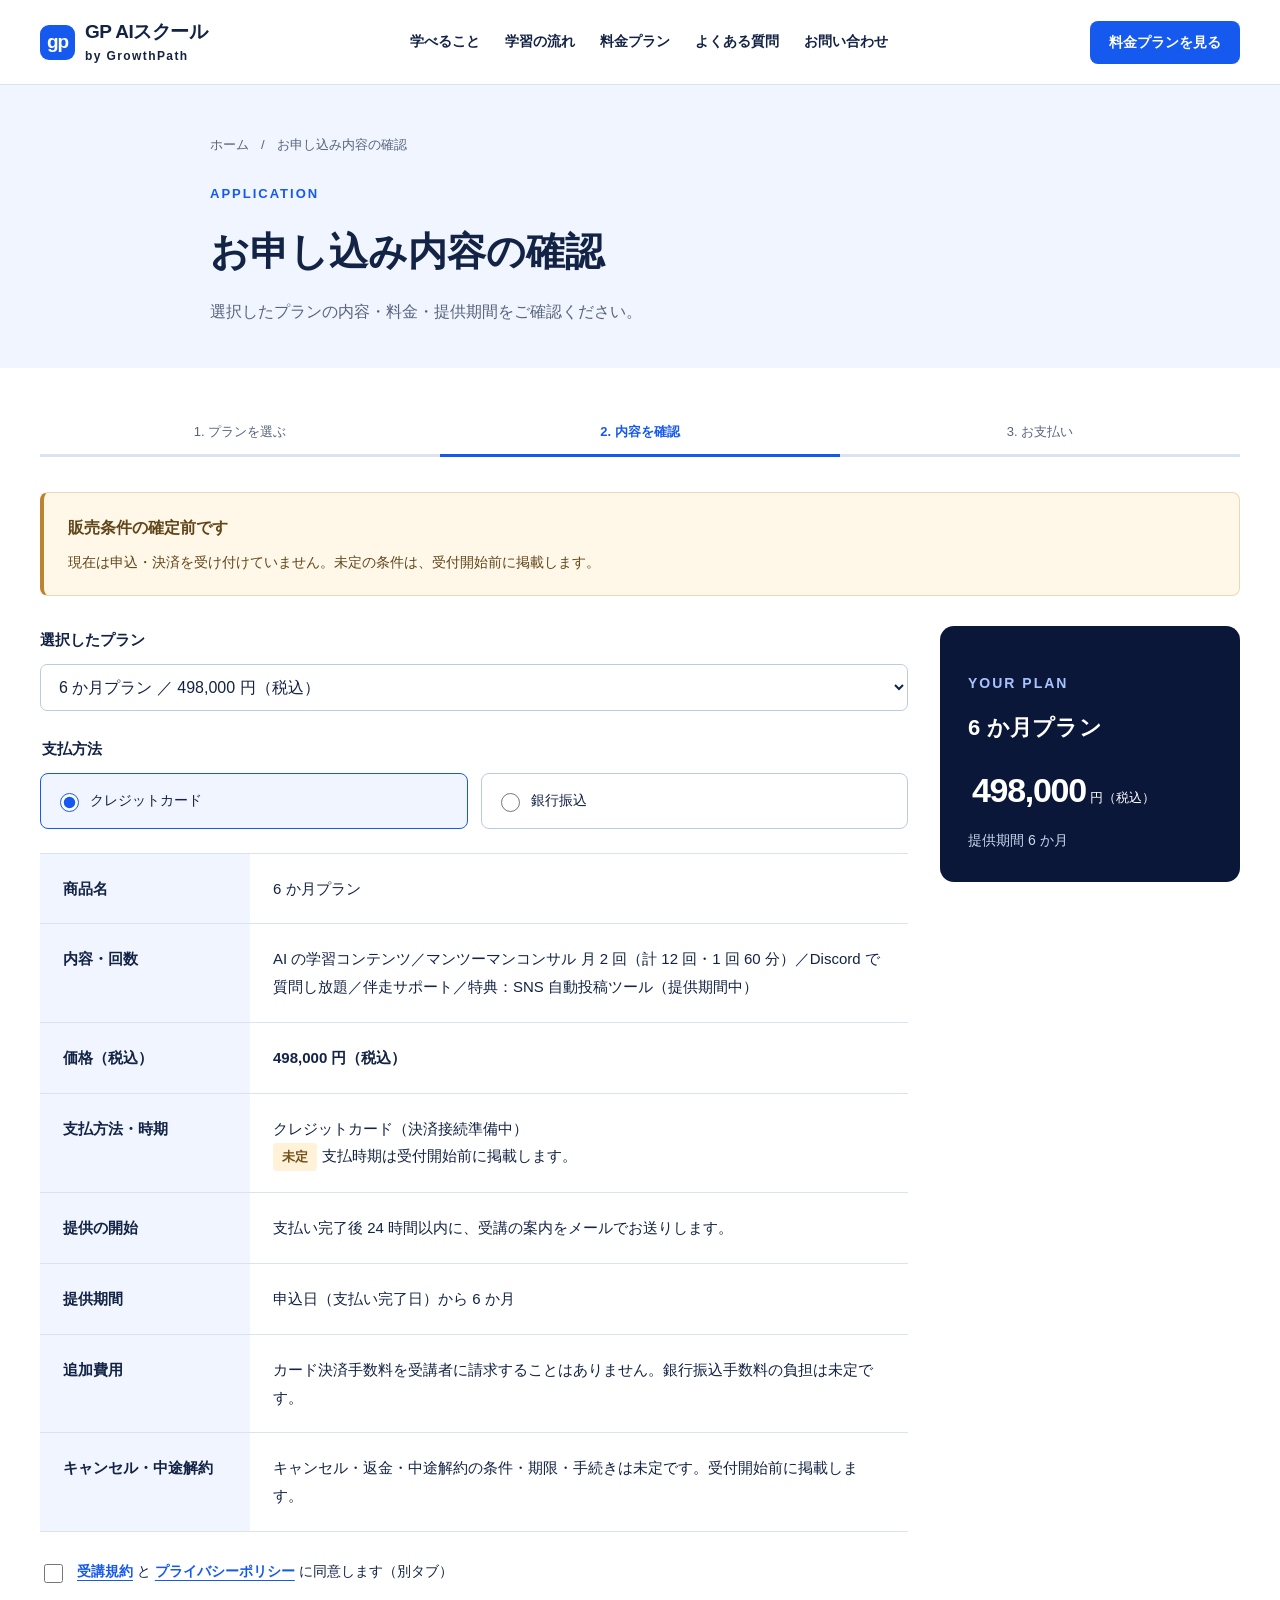
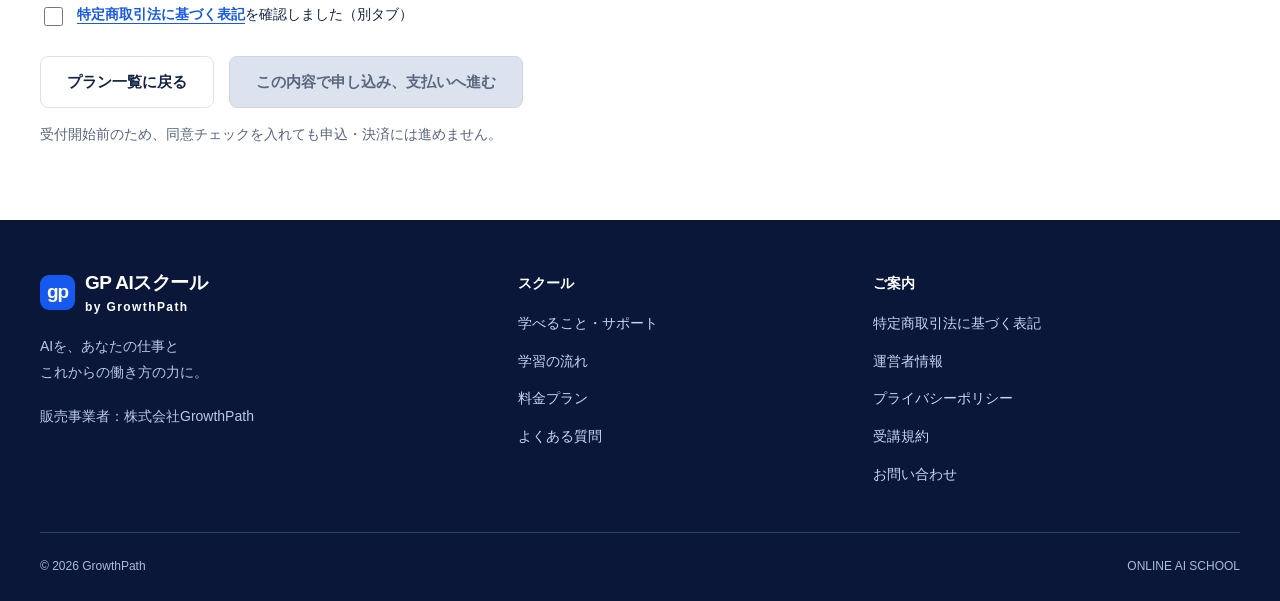
==== apply.html @ 37d9328d "Add GP AI school website and application plan preview" ====
<!doctype html><html lang="ja"><head><meta charset="utf-8"><meta name="viewport" content="width=device-width,initial-scale=1"><title>お申し込み内容の確認 | GP AIスクール</title><meta name="description" content="AIの基礎から、仕事に活かす実践まで。動画学習とマンツーマンコンサルで学ぶ、株式会社GrowthPathのオンラインAIスクール。全5プランの内容・税込料金・提供期間をご案内します。"><meta name="robots" content="noindex,nofollow"><meta name="theme-color" content="#0a1739"><link rel="icon" href="data:image/svg+xml,%3Csvg xmlns='http://www.w3.org/2000/svg' viewBox='0 0 40 40'%3E%3Crect width='40' height='40' rx='10' fill='%231559ef'/%3E%3Cpath d='M10 28V19h5v9m5 0V12h5v16m5 0V6' stroke='white' stroke-width='3' fill='none'/%3E%3C/svg%3E" type="image/svg+xml"><link rel="stylesheet" href="styles.css"><script src="main.js" defer></script><script src="plans.js" defer></script><script src="apply.js" defer></script></head><body><a class="skip" href="#main">本文へ移動</a><header class="header"><div class="wrap header-inner"><a class="brand" href="index.html" aria-label="GP AIスクール ホーム"><span class="brand-mark" aria-hidden="true">gp</span><span class="brand-text">GP AIスクール<small>by GrowthPath</small></span></a><nav class="nav" id="main-nav" aria-label="メインメニュー"><a href="index.html#features">学べること</a><a href="index.html#flow">学習の流れ</a><a href="index.html#pricing">料金プラン</a><a href="index.html#faq">よくある質問</a><a href="contact.html">お問い合わせ</a></nav><a class="btn btn-primary" href="index.html#pricing">料金プランを見る</a><button class="menu-toggle" aria-expanded="false" aria-controls="main-nav">メニュー</button></div></header><main id="main"><section class="page-hero"><div class="narrow"><div class="breadcrumb"><a href="index.html">ホーム</a><span aria-hidden="true">/</span><span>お申し込み内容の確認</span></div><p class="eyebrow">APPLICATION</p><h1>お申し込み内容の確認</h1><p>選択したプランの内容・料金・提供期間をご確認ください。</p></div></section><div class="page-body"><div class="wrap"><ol class="progress" aria-label="申込の流れ"><li>1. プランを選ぶ</li><li class="active" aria-current="step">2. 内容を確認</li><li>3. お支払い</li></ol><div class="notice" role="note"><strong>販売条件の確定前です</strong><p>現在は申込・決済を受け付けていません。未定の条件は、受付開始前に掲載します。</p></div><noscript><div class="notice">プランを切り替えるには JavaScript を有効にしてください。下の内容は 6 か月プランです。</div></noscript><div class="validation-error" id="plan-error" hidden role="alert">指定されたプランが見つかりません。下の一覧からプランを選び直してください。</div><div class="apply-layout"><div><div class="field"><label for="plan-select">選択したプラン</label><select id="plan-select"><option value="content" >コンテンツのみ ／ 29,800 円（税込）</option><option value="two" >2 か月プラン ／ 298,000 円（税込）</option><option value="six" selected>6 か月プラン ／ 498,000 円（税込）</option><option value="twelve" >12 か月プラン ／ 798,000 円（税込）</option><option value="community" >継続プラン（卒業生コミュニティ） ／ 月額 9,800 円（税込）</option></select></div><fieldset class="field"><legend>支払方法</legend><div class="payment-options"><label class="payment-option"><input type="radio" name="payment" value="card" checked>クレジットカード</label><label class="payment-option"><input type="radio" name="payment" value="bank">銀行振込</label></div></fieldset><dl class="data-list"><div class="data-row"><dt>商品名</dt><dd><span id="confirm-name">6 か月プラン</span></dd></div><div class="data-row"><dt>内容・回数</dt><dd><span id="confirm-content">AI の学習コンテンツ／マンツーマンコンサル 月 2 回（計 12 回・1 回 60 分）／Discord で質問し放題／伴走サポート／特典：SNS 自動投稿ツール（提供期間中）</span></dd></div><div class="data-row"><dt>価格（税込）</dt><dd><strong id="confirm-price">498,000 円（税込）</strong></dd></div><div class="data-row"><dt>支払方法・時期</dt><dd><span id="confirm-payment">クレジットカード</span><br><span class="pending">未定</span>支払時期は受付開始前に掲載します。</dd></div><div class="data-row"><dt>提供の開始</dt><dd>支払い完了後 24 時間以内に、受講の案内をメールでお送りします。</dd></div><div class="data-row"><dt>提供期間</dt><dd><span id="confirm-term">申込日（支払い完了日）から 6 か月</span></dd></div><div class="data-row"><dt>追加費用</dt><dd>カード決済手数料を受講者に請求することはありません。銀行振込手数料の負担は未定です。</dd></div><div class="data-row"><dt>キャンセル・中途解約</dt><dd><span id="confirm-cancellation"><span class="pending">未定</span>条件・期限・手続きは受付開始前に掲載します。</span></dd></div></dl><div class="agreement"><label><input type="checkbox" id="agree-terms"><span><a class="link" href="terms.html" target="_blank" rel="noopener">受講規約</a> と <a class="link" href="privacy.html" target="_blank" rel="noopener">プライバシーポリシー</a> に同意します（別タブ）</span></label><label><input type="checkbox" id="agree-law"><span><a class="link" href="tokushoho.html" target="_blank" rel="noopener">特定商取引法に基づく表記</a>を確認しました（別タブ）</span></label></div><div class="apply-actions"><a class="btn btn-outline" href="index.html#pricing">プラン一覧に戻る</a><button class="btn" type="button" id="checkout-button" disabled aria-describedby="checkout-message">この内容で申し込み、支払いへ進む</button></div><p class="checkout-message" id="checkout-message">受付開始前のため、同意チェックを入れても申込・決済には進めません。</p></div><aside class="apply-sidebar" aria-label="選択プランの概要"><p class="eyebrow">YOUR PLAN</p><h2 id="summary-name">6 か月プラン</h2><div class="price" id="summary-price">498,000<small>円（税込）</small></div><p id="summary-term">提供期間 6 か月</p></aside></div></div></div></main><footer class="footer"><div class="wrap"><div class="footer-grid"><div class="footer-brand"><a class="brand" href="index.html"><span class="brand-mark" aria-hidden="true">gp</span><span class="brand-text">GP AIスクール<small>by GrowthPath</small></span></a><p>AIを、あなたの仕事と<br>これからの働き方の力に。</p><p>販売事業者：株式会社GrowthPath</p></div><div><h3>スクール</h3><ul><li><a href="index.html#features">学べること・サポート</a></li><li><a href="index.html#flow">学習の流れ</a></li><li><a href="index.html#pricing">料金プラン</a></li><li><a href="index.html#faq">よくある質問</a></li></ul></div><div><h3>ご案内</h3><ul><li><a href="tokushoho.html">特定商取引法に基づく表記</a></li><li><a href="company.html">運営者情報</a></li><li><a href="privacy.html">プライバシーポリシー</a></li><li><a href="terms.html">受講規約</a></li><li><a href="contact.html">お問い合わせ</a></li></ul></div></div><div class="copyright"><span>© 2026 GrowthPath</span><span>ONLINE AI SCHOOL</span></div></div></footer></body></html>
---- styles.css ----
:root{--navy:#0a1739;--ink:#132345;--blue:#1559ef;--sky:#f0f5ff;--muted:#57647d;--line:#dbe3f0;--white:#fff;--radius:16px}*{box-sizing:border-box}html{scroll-behavior:smooth;scroll-padding-top:100px}body{margin:0;font-family:Inter,'Hiragino Kaku Gothic ProN','Yu Gothic',Meiryo,sans-serif;color:var(--ink);background:#fff;font-size:16px;line-height:1.85;-webkit-font-smoothing:antialiased}a{color:inherit;text-underline-offset:4px}button,input,select{font:inherit}button,a,input,select,summary{-webkit-tap-highlight-color:transparent}a:focus-visible,button:focus-visible,input:focus-visible,select:focus-visible,summary:focus-visible,[tabindex]:focus-visible{outline:3px solid #e79418;outline-offset:5px}button,a.btn{touch-action:manipulation}button{cursor:pointer}.wrap{width:min(1200px,calc(100% - 64px));margin:auto}.narrow{width:min(860px,calc(100% - 48px));margin:auto}.skip{position:fixed;left:20px;top:-100px;z-index:100;padding:10px 20px;background:white}.skip:focus{top:10px}.header{background:#fff;position:sticky;top:0;z-index:20;border-bottom:1px solid var(--line)}.header-inner{min-height:84px;display:flex;align-items:center;justify-content:space-between;gap:24px}.brand{display:flex;align-items:center;gap:10px;text-decoration:none;font-weight:800;line-height:1.2;flex-shrink:0}.brand-mark{width:35px;height:35px;display:grid;place-items:center;background:var(--blue);color:white;border-radius:9px;font-size:19px;letter-spacing:-1px}.brand-text{font-size:19px;letter-spacing:-.5px}.brand-text small{display:block;font-size:12px;font-weight:600;letter-spacing:1.4px;margin-top:5px}.nav{display:flex;align-items:center;gap:25px;font-size:14px;font-weight:700}.nav a{text-decoration:none}.nav a:hover{color:var(--blue)}.btn{display:inline-flex;align-items:center;justify-content:center;min-height:52px;padding:12px 26px;line-height:1.5;border:1px solid transparent;border-radius:8px;text-decoration:none;font-weight:700;font-size:15px;transition:background .15s,transform .15s;gap:8px}.btn:hover{transform:translateY(-2px)}.btn-primary{background:var(--blue);color:#fff}.btn-primary:hover{background:#0845c8}.btn-white{background:#fff;color:var(--blue)}.btn-outline{background:transparent;border-color:var(--line);color:var(--ink)}.btn-dark{background:var(--navy);color:white}.header .btn{min-height:43px;padding:10px 18px;font-size:14px}.menu-toggle{display:none;background:none;border:1px solid var(--line);border-radius:6px;padding:7px 11px;font-size:14px}.hero{background:var(--navy);color:white;padding:72px 0 0;overflow:hidden;text-align:center}.eyebrow{color:var(--blue);font-size:13px;font-weight:800;letter-spacing:2px;margin:0 0 16px}.hero .eyebrow{color:#9db9ff}.hero h1{font-size:clamp(32px,4vw,56px);line-height:1.55;letter-spacing:.015em;margin:20px 0 20px;font-weight:800}.hero h1 em{font-style:normal;color:#89b0ff}.hero-lead{max-width:680px;margin:0 auto;color:#d3def5;line-height:2;font-size:16px}.hero-actions{display:flex;justify-content:center;gap:12px;margin:30px 0 42px}.hero-model{max-width:1000px;margin:auto;border:1px solid #354568;border-bottom:none;border-radius:16px 16px 0 0;background:#142650;display:grid;grid-template-columns:repeat(3,1fr);text-align:left;padding:26px 10px}.model-item{padding:0 32px;border-right:1px solid #3b4a6c}.model-item:last-child{border:none}.model-item small{font-size:12px;font-weight:700;letter-spacing:2px;color:#9fbafb}.model-item strong{display:block;font-size:24px;line-height:1.5;margin:7px 0}.model-item p{font-size:14px;color:#c5d3ee;line-height:1.8;margin:0}.hero-note{background:#13254b;color:#c0cee9;margin:0;padding:15px;font-size:12px}.section{padding:90px 0}.section-sky{background:var(--sky)}.section-heading{text-align:center;margin-bottom:42px}h2{font-size:clamp(26px,3vw,36px);line-height:1.6;letter-spacing:.01em;margin:0 0 18px}h3{line-height:1.6}p{margin:0 0 18px}.section-heading p:last-child{margin-bottom:0}.muted{color:var(--muted)}.audience-grid{display:grid;grid-template-columns:repeat(3,1fr);gap:42px;margin-top:40px}.audience-item{padding-top:25px;border-top:1px solid var(--line)}.index-num{font-size:15px;font-weight:800;color:var(--blue);letter-spacing:1px}.audience-item h3{font-size:22px;line-height:1.65;margin:15px 0}.audience-item p{color:var(--muted);font-size:15px}.footer{background:var(--navy);color:white;padding:52px 0 24px}.footer-grid{display:grid;grid-template-columns:1.4fr 1fr 1.2fr;gap:50px}.footer .brand{margin-bottom:20px}.footer p{color:#b9c8e6;font-size:14px}.footer h3{font-size:14px;margin:0 0 14px}.footer ul{list-style:none;margin:0;padding:0}.footer li{margin:8px 0}.footer li a{font-size:14px;color:#c8d6f0;text-decoration:none}.footer li a:hover{text-decoration:underline}.copyright{border-top:1px solid #304163;margin-top:36px;padding-top:22px;display:flex;justify-content:space-between;color:#aabada;font-size:12px}
@media(min-width:1600px){.hero{padding-top:90px}}@media(max-width:1100px){.nav{gap:16px}.nav a:nth-child(2){display:none}.brand-text{font-size:17px}}@media(max-width:860px){.wrap{width:calc(100% - 40px)}.header-inner{min-height:72px;gap:12px}.menu-toggle{display:block}.nav{display:none;position:absolute;left:0;right:0;top:72px;background:white;box-shadow:0 15px 20px #07122c15;padding:22px;flex-direction:column;align-items:stretch;gap:0}.nav.is-open{display:flex}.nav a{padding:12px}.nav a:nth-child(2){display:block}.header-inner>.btn{margin-left:auto}.hero{padding-top:48px}.hero h1{font-size:37px}.model-item{padding:0 22px}.model-item strong{font-size:21px}.section{padding:64px 0}.audience-grid{gap:24px}.audience-item h3{font-size:19px}.footer-grid{gap:24px}}@media(max-width:600px){.wrap{width:calc(100% - 36px)}.narrow{width:calc(100% - 36px)}.header-inner{min-height:68px}.nav{top:68px}.header-inner>.btn{display:none}.brand-text{font-size:17px}.brand-text small{font-size:12px;letter-spacing:.8px}.brand-mark{width:32px;height:32px}.hero{padding-top:38px}.hero h1{font-size:30px;letter-spacing:-.01em;margin-top:16px}.hero h1 br{display:none}.hero-lead{font-size:15px;text-align:left}.hero-actions{gap:10px;margin:24px 0 30px}.hero-actions .btn{padding:12px 15px;font-size:14px;flex:1}.eyebrow{font-size:12px;letter-spacing:1.4px}.hero-model{grid-template-columns:1fr;padding:0 22px}.model-item{padding:17px 0;border-right:none;border-bottom:1px solid #3b4a6c;display:grid;grid-template-columns:115px 1fr;column-gap:15px}.model-item small{grid-column:1;align-self:end}.model-item strong{grid-column:1;font-size:21px;margin:2px 0}.model-item p{grid-column:2;grid-row:1/3;align-self:center;font-size:13px}.hero-note{font-size:12px}.section{padding:56px 0}.section-heading{margin-bottom:28px}h2{font-size:25px}.audience-grid{grid-template-columns:1fr;gap:14px;margin-top:24px}.audience-item{padding-top:20px;display:grid;grid-template-columns:30px 1fr;gap:0 10px}.audience-item h3{margin:0 0 10px;font-size:20px}.audience-item h3 br{display:none}.audience-item p{grid-column:2}.index-num{padding-top:3px}.footer-grid{grid-template-columns:1fr 1fr;gap:32px 22px}.footer-brand{grid-column:1/-1}.footer{padding-top:38px}.copyright{display:block}.copyright span{display:block;margin-bottom:6px}}@media(prefers-reduced-motion:reduce){html{scroll-behavior:auto}*{transition:none!important;animation:none!important}}
.feature-layout{display:grid;grid-template-columns:1.1fr 1fr;gap:54px;align-items:start}.feature-list details{border-bottom:1px solid #cbd7ec}.feature-list details:first-child{border-top:1px solid #cbd7ec}summary{cursor:pointer;list-style:none}summary::-webkit-details-marker{display:none}.feature-list summary{display:flex;align-items:center;gap:15px;position:relative;padding:21px 30px 21px 0;font-size:17px;font-weight:700;line-height:1.7}.feature-list summary .index-num{font-size:13px;font-weight:700}.feature-list summary:after,.faq summary:after{content:'+';position:absolute;right:3px;color:var(--blue);font-size:24px;font-weight:400}.feature-list details[open] summary:after,.faq details[open] summary:after{content:'−'}.feature-list details[open] summary{color:var(--blue)}.feature-list details p{margin:0 30px 23px 33px;color:var(--muted);font-size:15px}.feature-panel{background:var(--navy);color:white;border-radius:var(--radius);padding:35px 36px;min-height:395px;position:sticky;top:110px}.feature-panel .eyebrow{color:#9db9ff}.feature-panel h3{font-size:28px;line-height:1.6;margin:16px 0}.feature-panel .feature-stat{font-size:54px;font-weight:800;line-height:1.15;margin:24px 0 15px;letter-spacing:-1px}.feature-panel .feature-stat small{font-size:18px;letter-spacing:0}.feature-panel p{color:#cad7ee;font-size:15px}.feature-panel .panel-bottom{font-size:13px;padding-top:22px;margin-top:26px;border-top:1px solid #344563}.steps{display:grid;grid-template-columns:repeat(3,1fr);gap:26px 40px;counter-reset:steps}.step{border-top:1px solid var(--line);padding-top:21px;counter-increment:steps}.step:before{content:'STEP 0' counter(steps);font-size:12px;letter-spacing:1.5px;font-weight:800;color:var(--blue)}.step h3{font-size:20px;margin:10px 0}.step p{font-size:15px;color:var(--muted);margin:0}.section-note{margin-top:28px;font-size:14px;color:var(--muted)}.plans{display:grid;grid-template-columns:repeat(4,minmax(0,1fr));gap:14px}.plan{background:#fff;border:1px solid var(--line);border-radius:var(--radius);padding:25px 21px;display:flex;flex-direction:column}.plan h3{font-size:19px;margin:12px 0 20px}.plan-badge{align-self:start;font-size:12px;font-weight:700;padding:3px 11px;border-radius:20px;background:var(--sky);color:var(--blue)}.price{white-space:nowrap;font-family:Arial,'Hiragino Kaku Gothic ProN',sans-serif;font-size:clamp(28px,2.7vw,36px);font-weight:750;line-height:1.2;letter-spacing:-1.3px}.price small{font-family:inherit;letter-spacing:0;font-size:13px;font-weight:500;margin-left:4px}.plan .term{font-size:14px;color:var(--muted);margin:10px 0 23px;line-height:1.6}.plan .btn{padding:12px 4px;font-size:14px;width:100%}.plan ul{list-style:none;padding:20px 0 0;margin:20px 0 0;border-top:1px solid var(--line);font-size:14px}.plan li{position:relative;padding-left:21px;margin:10px 0;line-height:1.7}.plan li:before{content:'✓';position:absolute;left:0;color:var(--blue);font-weight:800}.plan .excluded{color:#758198}.plan .excluded:before{content:'−';color:#758198}.plan.featured{background:var(--blue);border-color:var(--blue);color:white;box-shadow:0 12px 28px #1559ef1c}.plan.featured .plan-badge{background:white;color:var(--blue)}.plan.featured .term{color:#e3ecff}.plan.featured ul{border-color:#ffffff40}.plan.featured li:before{color:white}.community{border:1px solid var(--line);background:white;border-radius:var(--radius);display:grid;grid-template-columns:1fr auto;gap:20px 32px;align-items:center;padding:26px 30px;margin-top:23px}.community h3{font-size:19px;margin:0 0 8px}.community p{font-size:14px;margin:0;color:var(--muted);max-width:700px}.community .community-price{font-size:28px;font-weight:800;white-space:nowrap;line-height:1.6}.community .community-price small{font-size:13px;font-weight:400}.community .btn{margin-top:10px;font-size:14px;min-height:44px}.community-price-block{text-align:right}.fine{font-size:13px;line-height:1.9;color:var(--muted);margin:22px 0 0}.link{color:var(--blue);font-weight:600}.table-wrap{overflow:auto;border:1px solid var(--line);border-radius:12px}table{width:100%;min-width:790px;border-collapse:collapse;font-size:14px;line-height:1.7}th,td{padding:18px 15px;border-bottom:1px solid var(--line);text-align:center}thead{background:var(--sky)}thead th{font-weight:700}tbody th{text-align:left;width:29%;font-weight:500}table tr:last-child td,table tr:last-child th{border-bottom:0}table .recommended{color:var(--blue);background:#e8efff}caption{position:absolute;width:1px;height:1px;overflow:hidden;clip-path:inset(50%)}.faq{max-width:880px;margin:auto}.faq details{border-bottom:1px solid #cbd7ec}.faq summary{position:relative;padding:22px 42px 22px 33px;font-weight:700;line-height:1.8}.faq summary:before{content:'Q';position:absolute;left:0;color:var(--blue);font-family:Arial;font-size:17px}.faq summary:after{top:17px}.faq details p{margin:0 42px 23px 33px;color:var(--muted);font-size:15px}.cta{padding:60px 0}.cta-box{background:var(--blue);color:white;border-radius:18px;padding:53px 40px;display:flex;justify-content:space-between;align-items:center;gap:30px}.cta-box h2{margin:0 0 10px;font-size:33px}.cta-box p{margin:0;color:#e2ecff}.cta-box .btn{flex-shrink:0}.page-hero{background:var(--sky);padding:48px 0 42px}.breadcrumb{display:flex;gap:12px;font-size:13px;color:var(--muted);margin-bottom:25px;flex-wrap:wrap}.breadcrumb a{text-decoration:none}.page-hero h1{font-size:clamp(27px,3.5vw,39px);line-height:1.55;margin:0 0 14px}.page-hero p:last-child{margin-bottom:0;color:var(--muted)}.page-body{padding:42px 0 72px}.notice{background:#fff7e8;border:1px solid #ebd8b4;border-left:4px solid #bc842e;padding:20px 24px;border-radius:8px;color:#604519;font-size:14px;line-height:1.9;margin-bottom:30px}.notice strong{display:block;font-size:16px;margin-bottom:5px}.notice p{margin:0}.data-list{border-top:1px solid var(--line);margin:0}.data-row{display:grid;grid-template-columns:210px 1fr;border-bottom:1px solid var(--line);margin:0}.data-row dt,.data-row dd{padding:21px 23px;margin:0;font-size:15px}.data-row dt{background:var(--sky);font-weight:700}.data-row dd p:last-child{margin-bottom:0}.data-row ul{margin:0;padding-left:19px}.pending{display:inline-block;background:#fff2d8;color:#75511a;padding:2px 9px;border-radius:4px;font-size:13px;font-weight:700;margin-right:5px}.legal-section{margin:38px 0}.legal-section h2{font-size:23px;border-bottom:1px solid var(--line);padding-bottom:13px;margin:0 0 20px}.legal-section h3{font-size:17px;margin:23px 0 12px}.legal-section p,.legal-section li{color:#495772;font-size:15px}.legal-section li{margin:9px 0}.legal-section ul{padding-left:23px}.legal-section .table-wrap{margin:20px 0}.contact-card{border:1px solid var(--line);border-radius:16px;padding:36px}.contact-card h2{font-size:25px}.contact-card .btn{margin-top:8px}.contact-card p{color:var(--muted)}.contact-meta{font-size:14px;margin-top:24px;padding-top:22px;border-top:1px solid var(--line)}.progress{display:flex;gap:0;list-style:none;padding:0;margin:0 0 35px;font-size:13px}.progress li{flex:1;text-align:center;border-bottom:3px solid var(--line);padding:10px 3px;color:var(--muted)}.progress li.active{border-color:var(--blue);color:var(--blue);font-weight:700}.apply-layout{display:grid;grid-template-columns:1fr 300px;gap:32px;align-items:start}.apply-sidebar{position:sticky;top:110px;background:var(--navy);color:white;padding:28px;border-radius:14px}.apply-sidebar .eyebrow{color:#a9c2ff}.apply-sidebar h2{font-size:22px;margin:13px 0 25px}.apply-sidebar .price{font-size:34px}.apply-sidebar p{font-size:14px;color:#cbd8ef;margin:17px 0 0}.field{margin:0 0 24px}.field label,.field legend{display:block;font-size:15px;font-weight:700;margin-bottom:10px}.field select{width:100%;padding:13px 40px 13px 14px;border:1px solid #bdcbe0;border-radius:7px;background:white;color:var(--ink)}fieldset.field{border:0;padding:0}.payment-options{display:grid;grid-template-columns:1fr 1fr;gap:13px}.payment-option{border:1px solid #bdcbe0;border-radius:8px;padding:14px!important;margin:0!important;display:flex!important;gap:8px;align-items:center;font-size:14px!important;font-weight:500!important}.payment-option:has(input:checked){border-color:var(--blue);background:var(--sky)}input[type=radio],input[type=checkbox]{width:19px;height:19px;accent-color:var(--blue);flex-shrink:0}.agreement{display:grid;gap:16px;margin:27px 0}.agreement label{display:flex;gap:11px;align-items:flex-start;font-size:14px;cursor:pointer}.agreement input{margin-top:5px}.apply-actions{display:flex;align-items:center;gap:15px;flex-wrap:wrap}.btn[disabled]{cursor:not-allowed;background:#dce3ef;color:#59677f;transform:none;border:1px solid #ced6e4}.checkout-message{margin:14px 0 0;font-size:14px;color:var(--muted)}.validation-error{border:1px solid #d38b86;background:#fff1ef;padding:15px;color:#8d2f29;border-radius:8px;margin:0 0 20px}[hidden]{display:none!important}
@media(max-width:1100px){.plans{gap:10px}.plan{padding:22px 15px}.plan h3{font-size:17px}.plan .price{font-size:29px}.plan .price small{font-size:12px}.feature-layout{gap:32px}.apply-layout{grid-template-columns:1fr 270px;gap:24px}.data-row{grid-template-columns:175px 1fr}}@media(max-width:860px){.plans{grid-template-columns:repeat(2,minmax(0,1fr));gap:20px}.plan{padding:27px}.plan h3{font-size:21px}.plan .price{font-size:37px}.plan .btn{font-size:15px}.feature-layout{grid-template-columns:1fr 1fr;gap:24px}.feature-panel{padding:28px 24px;min-height:420px}.feature-panel h3{font-size:25px}.feature-list summary{font-size:15px}.steps{gap:24px}.community{padding:23px;gap:20px}.community h3{font-size:17px}.community .community-price{font-size:25px}.cta-box h2{font-size:29px}.apply-layout{grid-template-columns:1fr}.apply-sidebar{position:static;grid-row:1;display:grid;grid-template-columns:1fr auto;gap:0 20px;padding:25px}.apply-sidebar .eyebrow{grid-column:1/-1;margin-bottom:8px}.apply-sidebar h2{margin:0;font-size:22px}.apply-sidebar .price{font-size:30px}.apply-sidebar p{grid-column:1/-1;margin-top:8px}}@media(max-width:600px){.feature-layout{grid-template-columns:1fr;gap:26px}.feature-list summary{font-size:16px;padding-top:18px;padding-bottom:18px}.feature-panel{position:static;min-height:0;padding:27px}.feature-panel h3{font-size:26px}.feature-panel .feature-stat{font-size:45px;margin:22px 0 12px}.feature-panel .panel-bottom{margin-top:18px;padding-top:18px}.steps{grid-template-columns:1fr;gap:22px}.step{padding-top:15px}.step h3{margin:7px 0}.plans{grid-template-columns:1fr;gap:20px}.plan{padding:28px}.plan h3{font-size:23px;margin:10px 0 17px}.plan .price{font-size:42px}.plan .price small{font-size:14px}.plan .term{font-size:15px}.plan ul{font-size:15px}.plan .btn{min-height:50px}.community{grid-template-columns:1fr;padding:24px}.community h3{font-size:20px}.community-price-block{text-align:left}.community .community-price{font-size:30px}.community .btn{width:100%;margin-top:16px}.table-wrap{border-radius:8px}.table-hint{font-size:12px;color:var(--muted);margin-bottom:10px}.faq summary{font-size:15px;padding-top:19px;padding-bottom:19px}.faq details p{font-size:14px;margin-right:20px}.cta{padding:36px 0}.cta-box{padding:33px 25px;display:block}.cta-box h2{font-size:25px}.cta-box p{font-size:14px}.cta-box .btn{margin-top:24px;width:100%}.page-hero{padding:25px 0 30px}.page-hero h1{font-size:27px}.page-hero p{font-size:14px}.breadcrumb{font-size:12px;margin-bottom:22px}.page-body{padding:30px 0 50px}.notice{padding:17px;font-size:13px}.notice strong{font-size:15px}.data-row{grid-template-columns:1fr}.data-row dt{padding:12px 16px;font-size:14px}.data-row dd{padding:16px;font-size:14px}.legal-section h2{font-size:21px}.contact-card{padding:25px}.contact-card h2{font-size:23px}.contact-card .btn{width:100%;font-size:14px}.apply-sidebar{display:block;padding:25px}.apply-sidebar h2{margin-bottom:15px}.apply-sidebar .price{font-size:36px}.progress{font-size:12px}.payment-options{grid-template-columns:1fr}.apply-actions{flex-direction:column-reverse;align-items:stretch}.apply-actions .btn{width:100%;font-size:14px}.legal-section ul{padding-left:19px}}
.keep{display:inline-block}.table-hint{font-size:13px;color:var(--muted)}
@media(max-width:600px){.feature-panel .feature-stat{font-size:36px;line-height:1.6;overflow-wrap:anywhere}}
@media(max-width:600px){.hero h1{font-size:clamp(23px,6.8vw,30px)}.hero h1 br{display:initial}.model-item{display:block;padding:17px 0}.model-item strong{font-size:20px;margin:3px 0 7px}.model-item p br{display:none}}
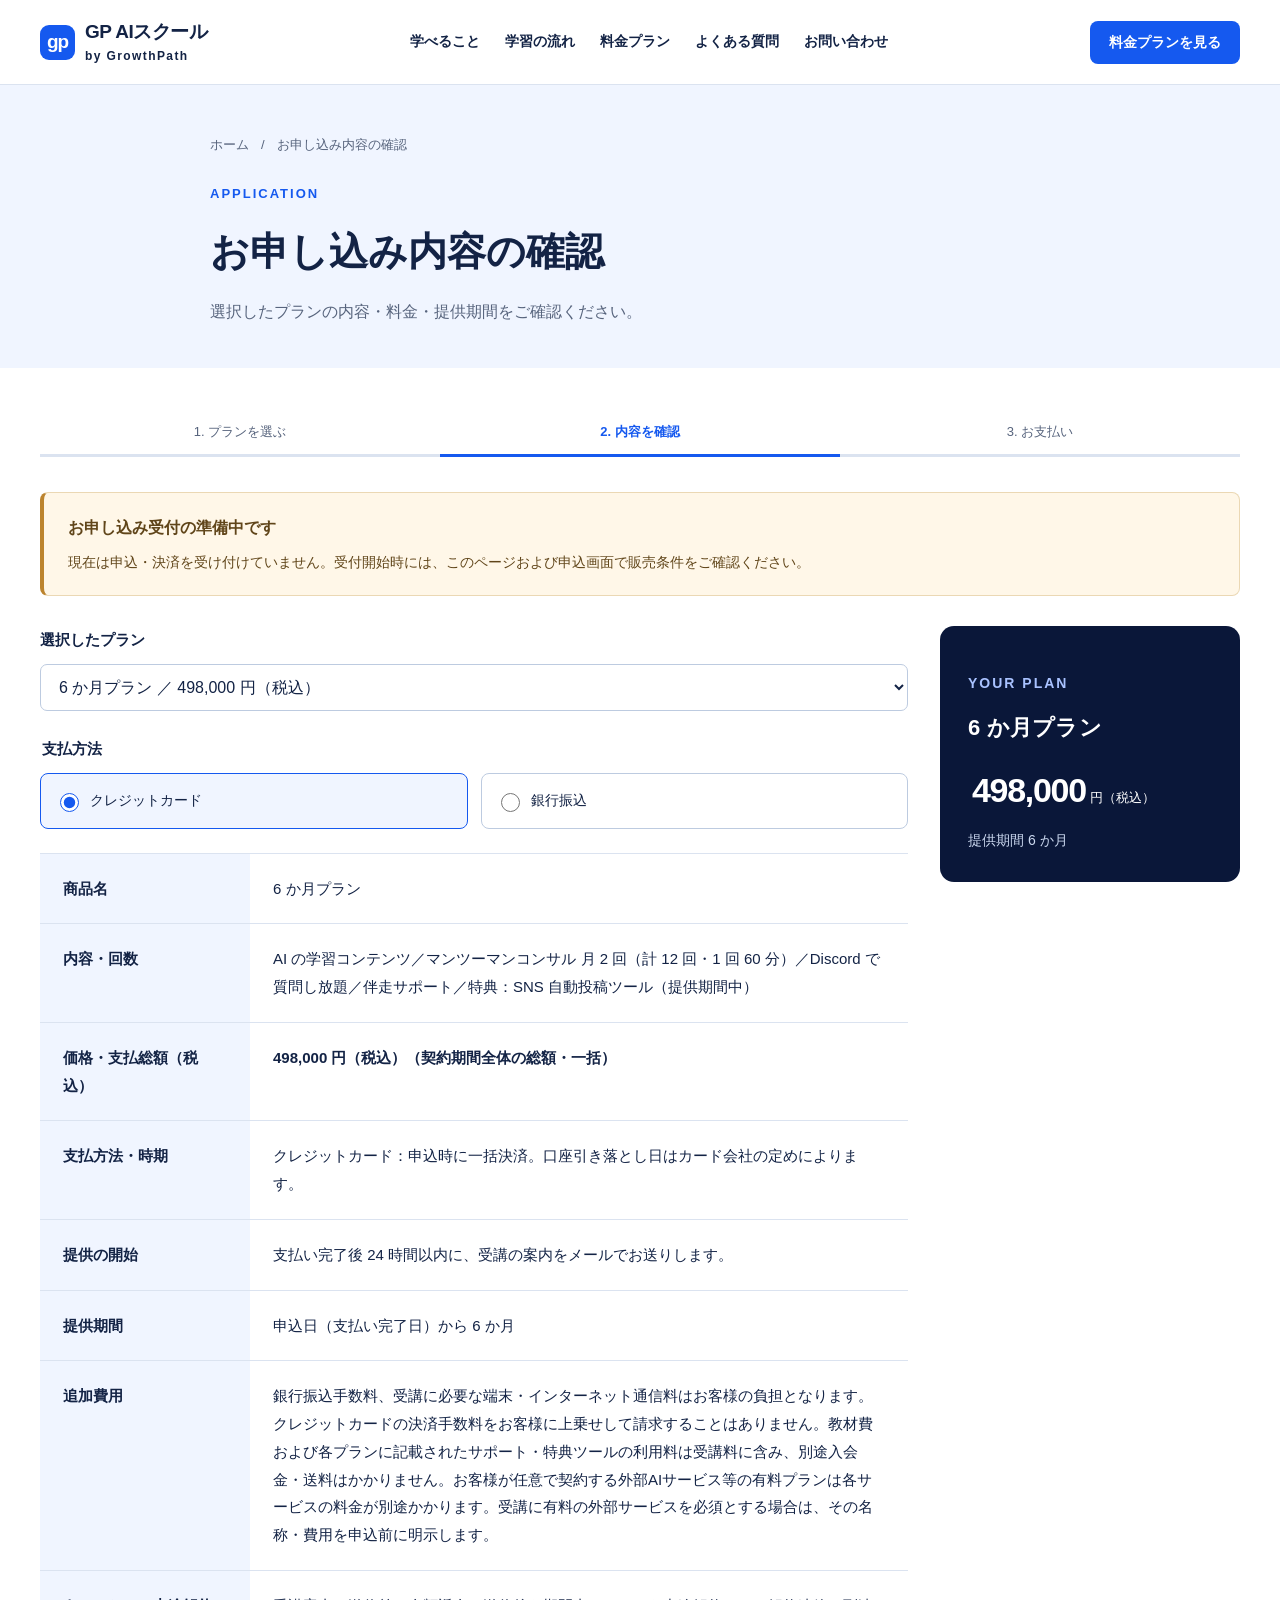
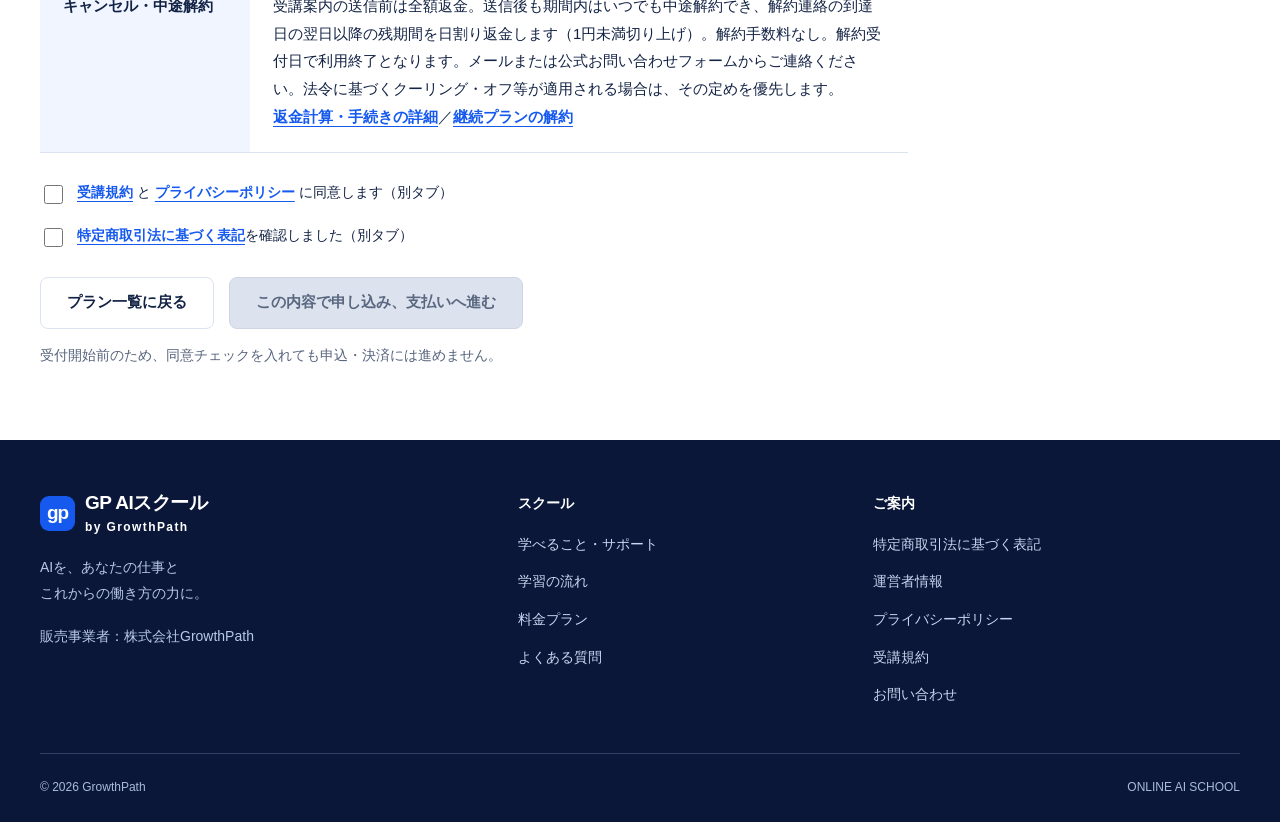
==== commit 4a765ca4: "Complete legal disclosure and approved sales conditions" ====
--- a/apply.html
+++ b/apply.html
@@ -1 +1 @@
-<!doctype html><html lang="ja"><head><meta charset="utf-8"><meta name="viewport" content="width=device-width,initial-scale=1"><title>お申し込み内容の確認 | GP AIスクール</title><meta name="description" content="AIの基礎から、仕事に活かす実践まで。動画学習とマンツーマンコンサルで学ぶ、株式会社GrowthPathのオンラインAIスクール。全5プランの内容・税込料金・提供期間をご案内します。"><meta name="robots" content="noindex,nofollow"><meta name="theme-color" content="#0a1739"><link rel="icon" href="data:image/svg+xml,%3Csvg xmlns='http://www.w3.org/2000/svg' viewBox='0 0 40 40'%3E%3Crect width='40' height='40' rx='10' fill='%231559ef'/%3E%3Cpath d='M10 28V19h5v9m5 0V12h5v16m5 0V6' stroke='white' stroke-width='3' fill='none'/%3E%3C/svg%3E" type="image/svg+xml"><link rel="stylesheet" href="styles.css"><script src="main.js" defer></script><script src="plans.js" defer></script><script src="apply.js" defer></script></head><body><a class="skip" href="#main">本文へ移動</a><header class="header"><div class="wrap header-inner"><a class="brand" href="index.html" aria-label="GP AIスクール ホーム"><span class="brand-mark" aria-hidden="true">gp</span><span class="brand-text">GP AIスクール<small>by GrowthPath</small></span></a><nav class="nav" id="main-nav" aria-label="メインメニュー"><a href="index.html#features">学べること</a><a href="index.html#flow">学習の流れ</a><a href="index.html#pricing">料金プラン</a><a href="index.html#faq">よくある質問</a><a href="contact.html">お問い合わせ</a></nav><a class="btn btn-primary" href="index.html#pricing">料金プランを見る</a><button class="menu-toggle" aria-expanded="false" aria-controls="main-nav">メニュー</button></div></header><main id="main"><section class="page-hero"><div class="narrow"><div class="breadcrumb"><a href="index.html">ホーム</a><span aria-hidden="true">/</span><span>お申し込み内容の確認</span></div><p class="eyebrow">APPLICATION</p><h1>お申し込み内容の確認</h1><p>選択したプランの内容・料金・提供期間をご確認ください。</p></div></section><div class="page-body"><div class="wrap"><ol class="progress" aria-label="申込の流れ"><li>1. プランを選ぶ</li><li class="active" aria-current="step">2. 内容を確認</li><li>3. お支払い</li></ol><div class="notice" role="note"><strong>販売条件の確定前です</strong><p>現在は申込・決済を受け付けていません。未定の条件は、受付開始前に掲載します。</p></div><noscript><div class="notice">プランを切り替えるには JavaScript を有効にしてください。下の内容は 6 か月プランです。</div></noscript><div class="validation-error" id="plan-error" hidden role="alert">指定されたプランが見つかりません。下の一覧からプランを選び直してください。</div><div class="apply-layout"><div><div class="field"><label for="plan-select">選択したプラン</label><select id="plan-select"><option value="content" >コンテンツのみ ／ 29,800 円（税込）</option><option value="two" >2 か月プラン ／ 298,000 円（税込）</option><option value="six" selected>6 か月プラン ／ 498,000 円（税込）</option><option value="twelve" >12 か月プラン ／ 798,000 円（税込）</option><option value="community" >継続プラン（卒業生コミュニティ） ／ 月額 9,800 円（税込）</option></select></div><fieldset class="field"><legend>支払方法</legend><div class="payment-options"><label class="payment-option"><input type="radio" name="payment" value="card" checked>クレジットカード</label><label class="payment-option"><input type="radio" name="payment" value="bank">銀行振込</label></div></fieldset><dl class="data-list"><div class="data-row"><dt>商品名</dt><dd><span id="confirm-name">6 か月プラン</span></dd></div><div class="data-row"><dt>内容・回数</dt><dd><span id="confirm-content">AI の学習コンテンツ／マンツーマンコンサル 月 2 回（計 12 回・1 回 60 分）／Discord で質問し放題／伴走サポート／特典：SNS 自動投稿ツール（提供期間中）</span></dd></div><div class="data-row"><dt>価格（税込）</dt><dd><strong id="confirm-price">498,000 円（税込）</strong></dd></div><div class="data-row"><dt>支払方法・時期</dt><dd><span id="confirm-payment">クレジットカード</span><br><span class="pending">未定</span>支払時期は受付開始前に掲載します。</dd></div><div class="data-row"><dt>提供の開始</dt><dd>支払い完了後 24 時間以内に、受講の案内をメールでお送りします。</dd></div><div class="data-row"><dt>提供期間</dt><dd><span id="confirm-term">申込日（支払い完了日）から 6 か月</span></dd></div><div class="data-row"><dt>追加費用</dt><dd>カード決済手数料を受講者に請求することはありません。銀行振込手数料の負担は未定です。</dd></div><div class="data-row"><dt>キャンセル・中途解約</dt><dd><span id="confirm-cancellation"><span class="pending">未定</span>条件・期限・手続きは受付開始前に掲載します。</span></dd></div></dl><div class="agreement"><label><input type="checkbox" id="agree-terms"><span><a class="link" href="terms.html" target="_blank" rel="noopener">受講規約</a> と <a class="link" href="privacy.html" target="_blank" rel="noopener">プライバシーポリシー</a> に同意します（別タブ）</span></label><label><input type="checkbox" id="agree-law"><span><a class="link" href="tokushoho.html" target="_blank" rel="noopener">特定商取引法に基づく表記</a>を確認しました（別タブ）</span></label></div><div class="apply-actions"><a class="btn btn-outline" href="index.html#pricing">プラン一覧に戻る</a><button class="btn" type="button" id="checkout-button" disabled aria-describedby="checkout-message">この内容で申し込み、支払いへ進む</button></div><p class="checkout-message" id="checkout-message">受付開始前のため、同意チェックを入れても申込・決済には進めません。</p></div><aside class="apply-sidebar" aria-label="選択プランの概要"><p class="eyebrow">YOUR PLAN</p><h2 id="summary-name">6 か月プラン</h2><div class="price" id="summary-price">498,000<small>円（税込）</small></div><p id="summary-term">提供期間 6 か月</p></aside></div></div></div></main><footer class="footer"><div class="wrap"><div class="footer-grid"><div class="footer-brand"><a class="brand" href="index.html"><span class="brand-mark" aria-hidden="true">gp</span><span class="brand-text">GP AIスクール<small>by GrowthPath</small></span></a><p>AIを、あなたの仕事と<br>これからの働き方の力に。</p><p>販売事業者：株式会社GrowthPath</p></div><div><h3>スクール</h3><ul><li><a href="index.html#features">学べること・サポート</a></li><li><a href="index.html#flow">学習の流れ</a></li><li><a href="index.html#pricing">料金プラン</a></li><li><a href="index.html#faq">よくある質問</a></li></ul></div><div><h3>ご案内</h3><ul><li><a href="tokushoho.html">特定商取引法に基づく表記</a></li><li><a href="company.html">運営者情報</a></li><li><a href="privacy.html">プライバシーポリシー</a></li><li><a href="terms.html">受講規約</a></li><li><a href="contact.html">お問い合わせ</a></li></ul></div></div><div class="copyright"><span>© 2026 GrowthPath</span><span>ONLINE AI SCHOOL</span></div></div></footer></body></html>+<!doctype html><html lang="ja"><head><meta charset="utf-8"><meta name="viewport" content="width=device-width,initial-scale=1"><title>お申し込み内容の確認 | GP AIスクール</title><meta name="description" content="AIの基礎から、仕事に活かす実践まで。動画学習とマンツーマンコンサルで学ぶ、株式会社GrowthPathのオンラインAIスクール。全5プランの内容・税込料金・提供期間をご案内します。"><meta name="robots" content="noindex,nofollow"><meta name="theme-color" content="#0a1739"><link rel="icon" href="data:image/svg+xml,%3Csvg xmlns='http://www.w3.org/2000/svg' viewBox='0 0 40 40'%3E%3Crect width='40' height='40' rx='10' fill='%231559ef'/%3E%3Cpath d='M10 28V19h5v9m5 0V12h5v16m5 0V6' stroke='white' stroke-width='3' fill='none'/%3E%3C/svg%3E" type="image/svg+xml"><link rel="stylesheet" href="styles.css"><script src="main.js" defer></script><script src="plans.js" defer></script><script src="apply.js" defer></script></head><body><a class="skip" href="#main">本文へ移動</a><header class="header"><div class="wrap header-inner"><a class="brand" href="index.html" aria-label="GP AIスクール ホーム"><span class="brand-mark" aria-hidden="true">gp</span><span class="brand-text">GP AIスクール<small>by GrowthPath</small></span></a><nav class="nav" id="main-nav" aria-label="メインメニュー"><a href="index.html#features">学べること</a><a href="index.html#flow">学習の流れ</a><a href="index.html#pricing">料金プラン</a><a href="index.html#faq">よくある質問</a><a href="contact.html">お問い合わせ</a></nav><a class="btn btn-primary" href="index.html#pricing">料金プランを見る</a><button class="menu-toggle" aria-expanded="false" aria-controls="main-nav">メニュー</button></div></header><main id="main"><section class="page-hero"><div class="narrow"><div class="breadcrumb"><a href="index.html">ホーム</a><span aria-hidden="true">/</span><span>お申し込み内容の確認</span></div><p class="eyebrow">APPLICATION</p><h1>お申し込み内容の確認</h1><p>選択したプランの内容・料金・提供期間をご確認ください。</p></div></section><div class="page-body"><div class="wrap"><ol class="progress" aria-label="申込の流れ"><li>1. プランを選ぶ</li><li class="active" aria-current="step">2. 内容を確認</li><li>3. お支払い</li></ol><div class="notice" role="note"><strong>お申し込み受付の準備中です</strong><p>現在は申込・決済を受け付けていません。受付開始時には、このページおよび申込画面で販売条件をご確認ください。</p></div><noscript><div class="notice">プランを切り替えるには JavaScript を有効にしてください。下の内容は 6 か月プランです。</div></noscript><div class="validation-error" id="plan-error" hidden role="alert">指定されたプランが見つかりません。下の一覧からプランを選び直してください。</div><div class="apply-layout"><div><div class="field"><label for="plan-select">選択したプラン</label><select id="plan-select"><option value="content" >コンテンツのみ ／ 29,800 円（税込）</option><option value="two" >2 か月プラン ／ 298,000 円（税込）</option><option value="six" selected>6 か月プラン ／ 498,000 円（税込）</option><option value="twelve" >12 か月プラン ／ 798,000 円（税込）</option><option value="community" >継続プラン（卒業生コミュニティ） ／ 月額 9,800 円（税込）</option></select></div><fieldset class="field"><legend>支払方法</legend><div class="payment-options"><label class="payment-option"><input type="radio" name="payment" value="card" checked>クレジットカード</label><label class="payment-option"><input type="radio" name="payment" value="bank">銀行振込</label></div></fieldset><dl class="data-list"><div class="data-row"><dt>商品名</dt><dd><span id="confirm-name">6 か月プラン</span></dd></div><div class="data-row"><dt>内容・回数</dt><dd><span id="confirm-content">AI の学習コンテンツ／マンツーマンコンサル 月 2 回（計 12 回・1 回 60 分）／Discord で質問し放題／伴走サポート／特典：SNS 自動投稿ツール（提供期間中）</span></dd></div><div class="data-row"><dt>価格・支払総額（税込）</dt><dd><strong id="confirm-price">498,000 円（税込）（契約期間全体の総額・一括）</strong></dd></div><div class="data-row"><dt>支払方法・時期</dt><dd><span id="confirm-payment">クレジットカード：申込時に一括決済。口座引き落とし日はカード会社の定めによります。</span></dd></div><div class="data-row"><dt>提供の開始</dt><dd>支払い完了後 24 時間以内に、受講の案内をメールでお送りします。</dd></div><div class="data-row"><dt>提供期間</dt><dd><span id="confirm-term">申込日（支払い完了日）から 6 か月</span></dd></div><div class="data-row"><dt>追加費用</dt><dd>銀行振込手数料、受講に必要な端末・インターネット通信料はお客様の負担となります。クレジットカードの決済手数料をお客様に上乗せして請求することはありません。教材費および各プランに記載されたサポート・特典ツールの利用料は受講料に含み、別途入会金・送料はかかりません。お客様が任意で契約する外部AIサービス等の有料プランは各サービスの料金が別途かかります。受講に有料の外部サービスを必須とする場合は、その名称・費用を申込前に明示します。</dd></div><div class="data-row"><dt>キャンセル・中途解約</dt><dd><span id="confirm-cancellation">受講案内の送信前は全額返金。送信後も期間内はいつでも中途解約でき、解約連絡の到達日の翌日以降の残期間を日割り返金します（1円未満切り上げ）。解約手数料なし。解約受付日で利用終了となります。メールまたは公式お問い合わせフォームからご連絡ください。法令に基づくクーリング・オフ等が適用される場合は、その定めを優先します。</span><p><a class="link" href="tokushoho.html#cancellation">返金計算・手続きの詳細</a>／<a class="link" href="tokushoho.html#subscription">継続プランの解約</a></p></dd></div></dl><div class="agreement"><label><input type="checkbox" id="agree-terms"><span><a class="link" href="terms.html" target="_blank" rel="noopener">受講規約</a> と <a class="link" href="privacy.html" target="_blank" rel="noopener">プライバシーポリシー</a> に同意します（別タブ）</span></label><label><input type="checkbox" id="agree-law"><span><a class="link" href="tokushoho.html" target="_blank" rel="noopener">特定商取引法に基づく表記</a>を確認しました（別タブ）</span></label></div><div class="apply-actions"><a class="btn btn-outline" href="index.html#pricing">プラン一覧に戻る</a><button class="btn" type="button" id="checkout-button" disabled aria-describedby="checkout-message">この内容で申し込み、支払いへ進む</button></div><p class="checkout-message" id="checkout-message">受付開始前のため、同意チェックを入れても申込・決済には進めません。</p></div><aside class="apply-sidebar" aria-label="選択プランの概要"><p class="eyebrow">YOUR PLAN</p><h2 id="summary-name">6 か月プラン</h2><div class="price" id="summary-price">498,000<small>円（税込）</small></div><p id="summary-term">提供期間 6 か月</p></aside></div></div></div></main><footer class="footer"><div class="wrap"><div class="footer-grid"><div class="footer-brand"><a class="brand" href="index.html"><span class="brand-mark" aria-hidden="true">gp</span><span class="brand-text">GP AIスクール<small>by GrowthPath</small></span></a><p>AIを、あなたの仕事と<br>これからの働き方の力に。</p><p>販売事業者：株式会社GrowthPath</p></div><div><h3>スクール</h3><ul><li><a href="index.html#features">学べること・サポート</a></li><li><a href="index.html#flow">学習の流れ</a></li><li><a href="index.html#pricing">料金プラン</a></li><li><a href="index.html#faq">よくある質問</a></li></ul></div><div><h3>ご案内</h3><ul><li><a href="tokushoho.html">特定商取引法に基づく表記</a></li><li><a href="company.html">運営者情報</a></li><li><a href="privacy.html">プライバシーポリシー</a></li><li><a href="terms.html">受講規約</a></li><li><a href="contact.html">お問い合わせ</a></li></ul></div></div><div class="copyright"><span>© 2026 GrowthPath</span><span>ONLINE AI SCHOOL</span></div></div></footer></body></html>
